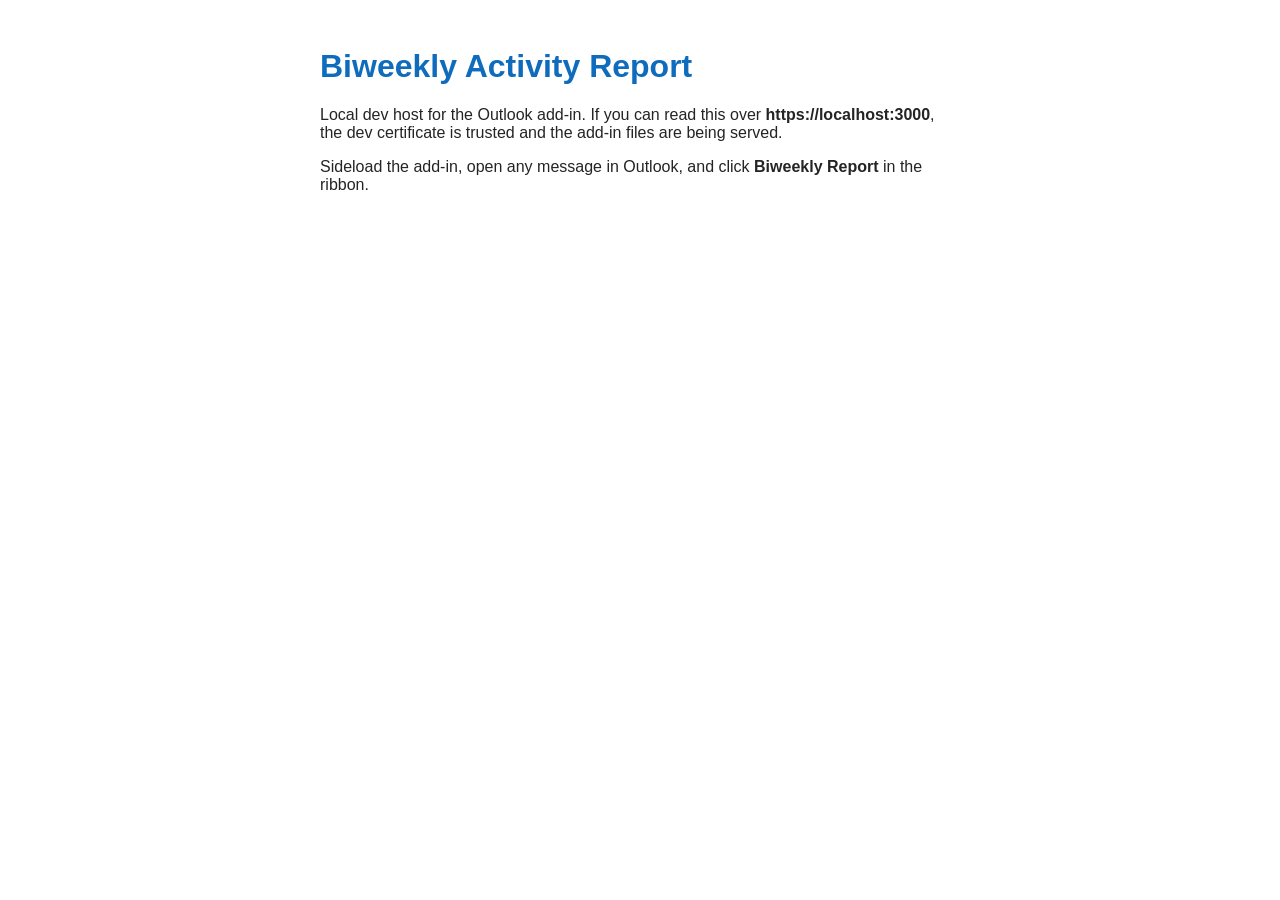
==== index.html @ 60197488 "Biweekly Activity Report — Outlook add-in" ====
<!DOCTYPE html>
<html lang="en">
<head>
  <meta charset="UTF-8" />
  <meta name="viewport" content="width=device-width, initial-scale=1.0" />
  <title>Biweekly Activity Report</title>
  <style>
    body { font-family: -apple-system, Segoe UI, sans-serif; margin: 3rem auto; max-width: 40rem; color: #242424; }
    code { background: #f3f2f1; padding: 0.1rem 0.3rem; border-radius: 3px; }
    .ok { color: #0f6cbd; }
  </style>
</head>
<body>
  <h1 class="ok">Biweekly Activity Report</h1>
  <p>Local dev host for the Outlook add-in. If you can read this over
     <strong>https://localhost:3000</strong>, the dev certificate is trusted and
     the add-in files are being served.</p>
  <p>Sideload the add-in, open any message in Outlook, and click
     <strong>Biweekly Report</strong> in the ribbon.</p>
</body>
</html>
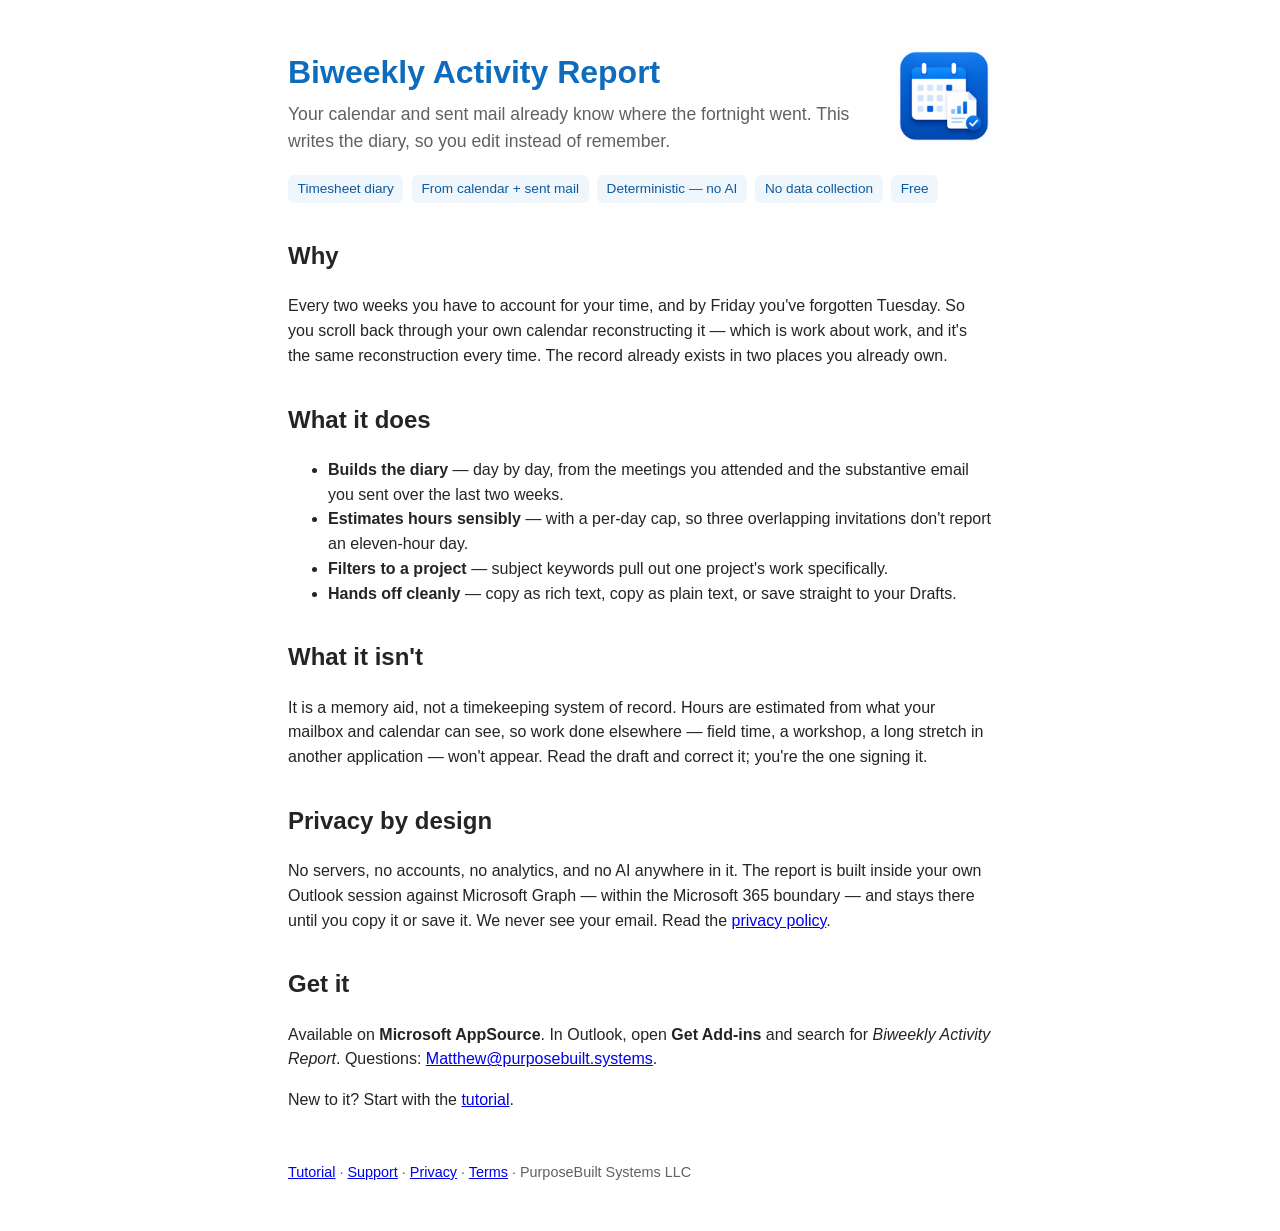
==== commit f3e0474f: "Add a tutorial; give the site a real landing page All four live add-ins shipped with no walkthrough " ====
--- a/index.html
+++ b/index.html
@@ -3,19 +3,72 @@
 <head>
   <meta charset="UTF-8" />
   <meta name="viewport" content="width=device-width, initial-scale=1.0" />
-  <title>Biweekly Activity Report</title>
+  <title>Biweekly Activity Report — your timesheet diary, already written</title>
+  <meta name="description" content="Outlook add-in that builds a timesheet diary from your meetings and sent email, so the biweekly report starts as a draft instead of a blank box. No data collection." />
   <style>
-    body { font-family: -apple-system, Segoe UI, sans-serif; margin: 3rem auto; max-width: 40rem; color: #242424; }
-    code { background: #f3f2f1; padding: 0.1rem 0.3rem; border-radius: 3px; }
-    .ok { color: #0f6cbd; }
+    body { font-family: -apple-system, Segoe UI, sans-serif; margin: 3rem auto; max-width: 44rem; padding: 0 1rem; color: #242424; line-height: 1.55; }
+    h1 { color: #0f6cbd; margin-bottom: 0.2rem; }
+    h2 { margin-top: 2rem; }
+    .tagline { color: #616161; font-size: 1.1rem; margin-top: 0; }
+    .badge { display: inline-block; background: #eff6fc; color: #0c5aa0; border-radius: 6px; padding: 0.2rem 0.6rem; font-size: 0.85rem; margin: 0.15rem 0.25rem 0.15rem 0; }
+    img.icon { width: 96px; height: 96px; float: right; margin: 0 0 1rem 1rem; }
+    footer { margin-top: 3rem; color: #616161; font-size: 0.9rem; }
   </style>
 </head>
 <body>
-  <h1 class="ok">Biweekly Activity Report</h1>
-  <p>Local dev host for the Outlook add-in. If you can read this over
-     <strong>https://localhost:3000</strong>, the dev certificate is trusted and
-     the add-in files are being served.</p>
-  <p>Sideload the add-in, open any message in Outlook, and click
-     <strong>Biweekly Report</strong> in the ribbon.</p>
+  <img class="icon" src="assets/icon-128.png" alt="Biweekly Activity Report icon" />
+  <h1>Biweekly Activity Report</h1>
+  <p class="tagline">Your calendar and sent mail already know where the fortnight went. This
+     writes the diary, so you edit instead of remember.</p>
+
+  <p>
+    <span class="badge">Timesheet diary</span>
+    <span class="badge">From calendar + sent mail</span>
+    <span class="badge">Deterministic — no AI</span>
+    <span class="badge">No data collection</span>
+    <span class="badge">Free</span>
+  </p>
+
+  <h2>Why</h2>
+  <p>Every two weeks you have to account for your time, and by Friday you've forgotten Tuesday.
+     So you scroll back through your own calendar reconstructing it — which is work about work,
+     and it's the same reconstruction every time. The record already exists in two places you
+     already own.</p>
+
+  <h2>What it does</h2>
+  <ul>
+    <li><strong>Builds the diary</strong> — day by day, from the meetings you attended and the
+        substantive email you sent over the last two weeks.</li>
+    <li><strong>Estimates hours sensibly</strong> — with a per-day cap, so three overlapping
+        invitations don't report an eleven-hour day.</li>
+    <li><strong>Filters to a project</strong> — subject keywords pull out one project's work
+        specifically.</li>
+    <li><strong>Hands off cleanly</strong> — copy as rich text, copy as plain text, or save
+        straight to your Drafts.</li>
+  </ul>
+
+  <h2>What it isn't</h2>
+  <p>It is a memory aid, not a timekeeping system of record. Hours are estimated from what your
+     mailbox and calendar can see, so work done elsewhere — field time, a workshop, a long
+     stretch in another application — won't appear. Read the draft and correct it; you're the one
+     signing it.</p>
+
+  <h2>Privacy by design</h2>
+  <p>No servers, no accounts, no analytics, and no AI anywhere in it. The report is built inside
+     your own Outlook session against Microsoft Graph — within the Microsoft 365 boundary — and
+     stays there until you copy it or save it. We never see your email.
+     Read the <a href="privacy-policy.html">privacy policy</a>.</p>
+
+  <h2>Get it</h2>
+  <p>Available on <strong>Microsoft AppSource</strong>. In Outlook, open
+     <strong>Get Add-ins</strong> and search for <em>Biweekly Activity Report</em>.
+     Questions: <a href="mailto:Matthew@purposebuilt.systems">Matthew@purposebuilt.systems</a>.</p>
+  <p>New to it? Start with the <a href="tutorials.html">tutorial</a>.</p>
+
+  <footer>
+    <a href="tutorials.html">Tutorial</a> · <a href="support.html">Support</a> ·
+    <a href="privacy-policy.html">Privacy</a> · <a href="terms.html">Terms</a> ·
+    PurposeBuilt Systems LLC
+  </footer>
 </body>
 </html>
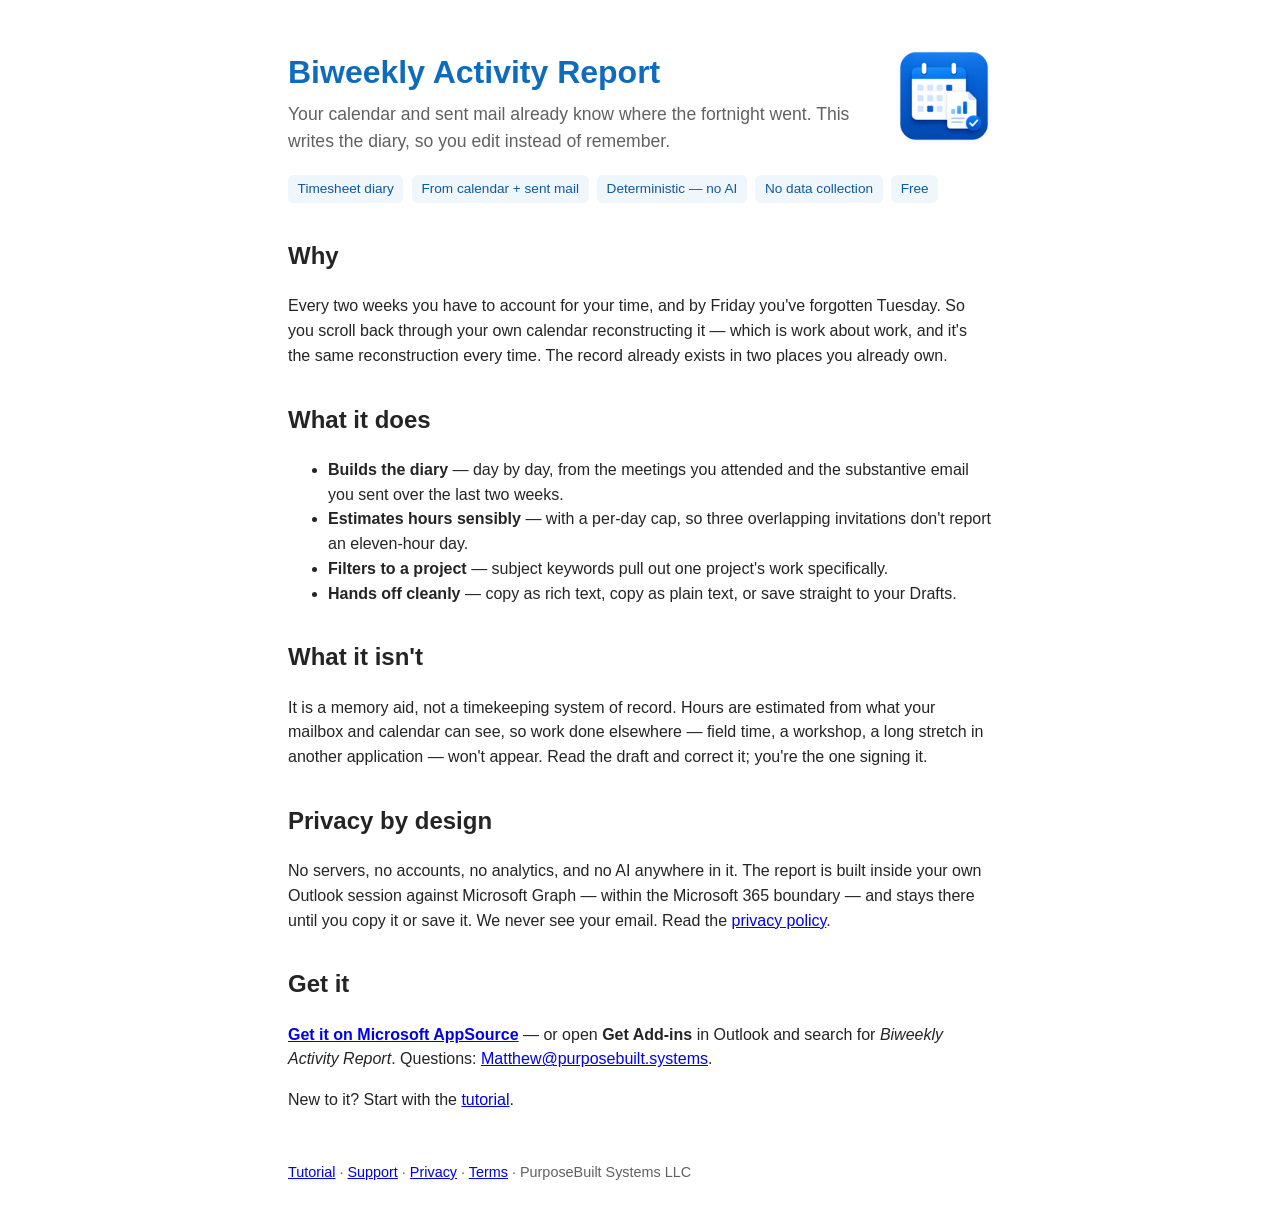
==== commit 8556a1da: "Link the real AppSource listings The landing pages told people to search Get Add-ins by name, becaus" ====
--- a/index.html
+++ b/index.html
@@ -60,8 +60,8 @@
      Read the <a href="privacy-policy.html">privacy policy</a>.</p>
 
   <h2>Get it</h2>
-  <p>Available on <strong>Microsoft AppSource</strong>. In Outlook, open
-     <strong>Get Add-ins</strong> and search for <em>Biweekly Activity Report</em>.
+  <p><a href="https://marketplace.microsoft.com/en-us/product/WA200011384"><strong>Get it on Microsoft AppSource</strong></a> — or open
+     <strong>Get Add-ins</strong> in Outlook and search for <em>Biweekly Activity Report</em>.
      Questions: <a href="mailto:Matthew@purposebuilt.systems">Matthew@purposebuilt.systems</a>.</p>
   <p>New to it? Start with the <a href="tutorials.html">tutorial</a>.</p>
 
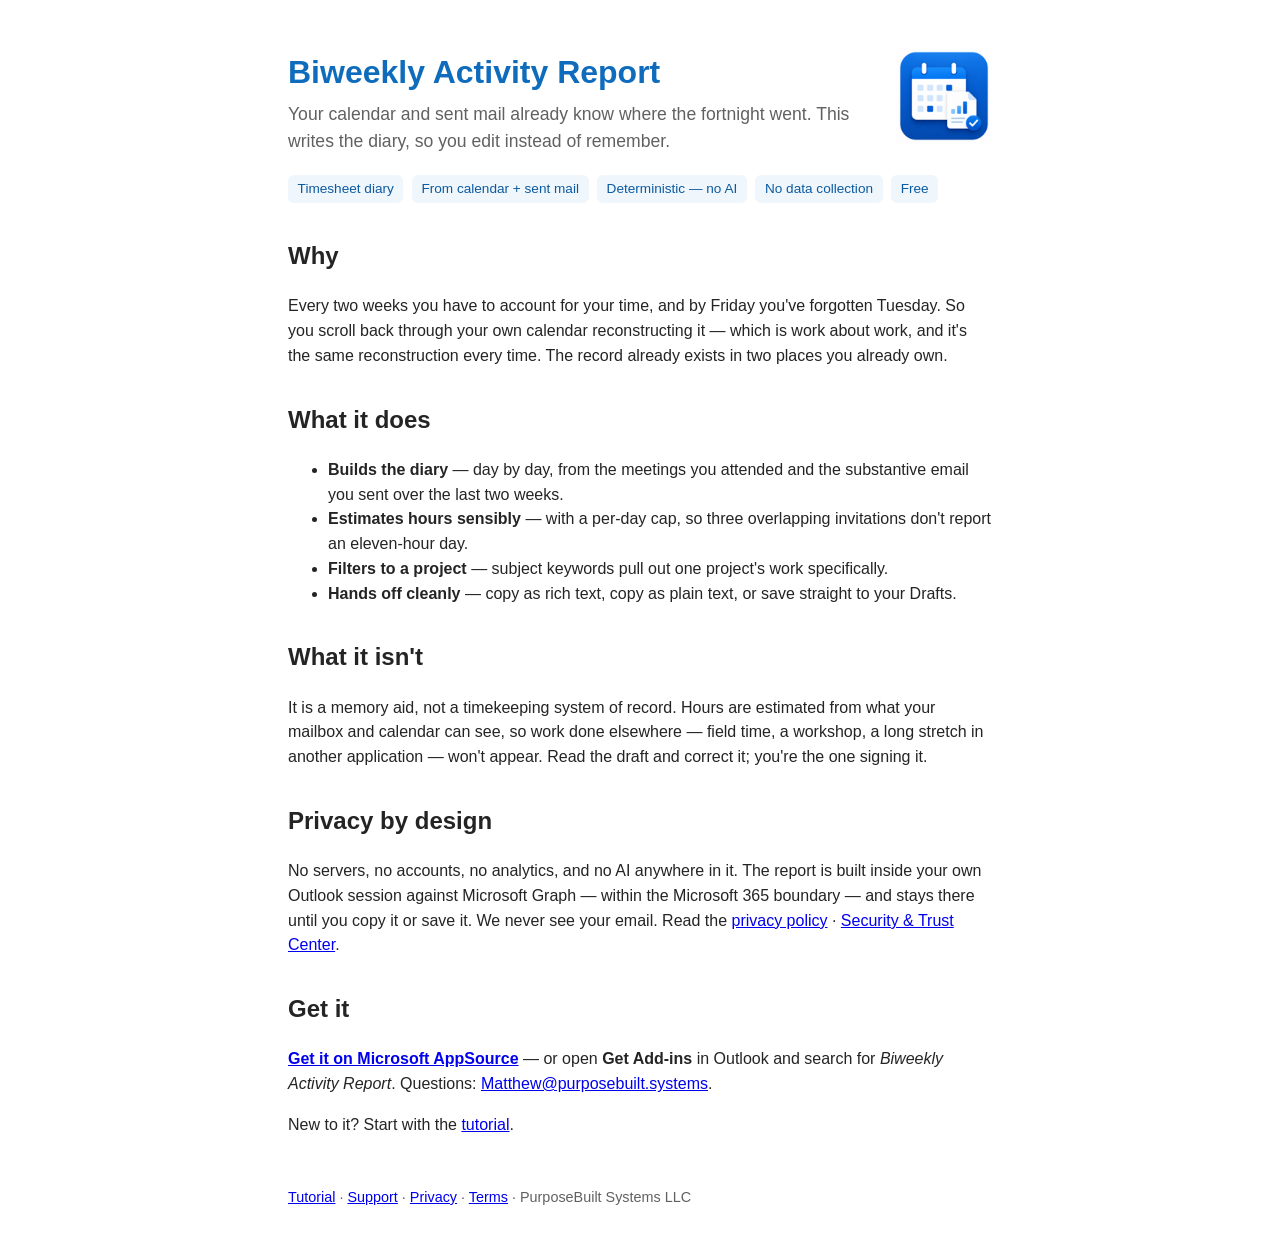
==== commit 29d34f8a: "Link the Security & Trust Center The per-app permission matrix, auditing guidance and compliance ans" ====
--- a/index.html
+++ b/index.html
@@ -57,7 +57,8 @@
   <p>No servers, no accounts, no analytics, and no AI anywhere in it. The report is built inside
      your own Outlook session against Microsoft Graph — within the Microsoft 365 boundary — and
      stays there until you copy it or save it. We never see your email.
-     Read the <a href="privacy-policy.html">privacy policy</a>.</p>
+     Read the <a href="privacy-policy.html">privacy policy</a> ·
+    <a href="https://purposebuiltsystems.github.io/trust.html">Security &amp; Trust Center</a>.</p>
 
   <h2>Get it</h2>
   <p><a href="https://marketplace.microsoft.com/en-us/product/WA200011384"><strong>Get it on Microsoft AppSource</strong></a> — or open
